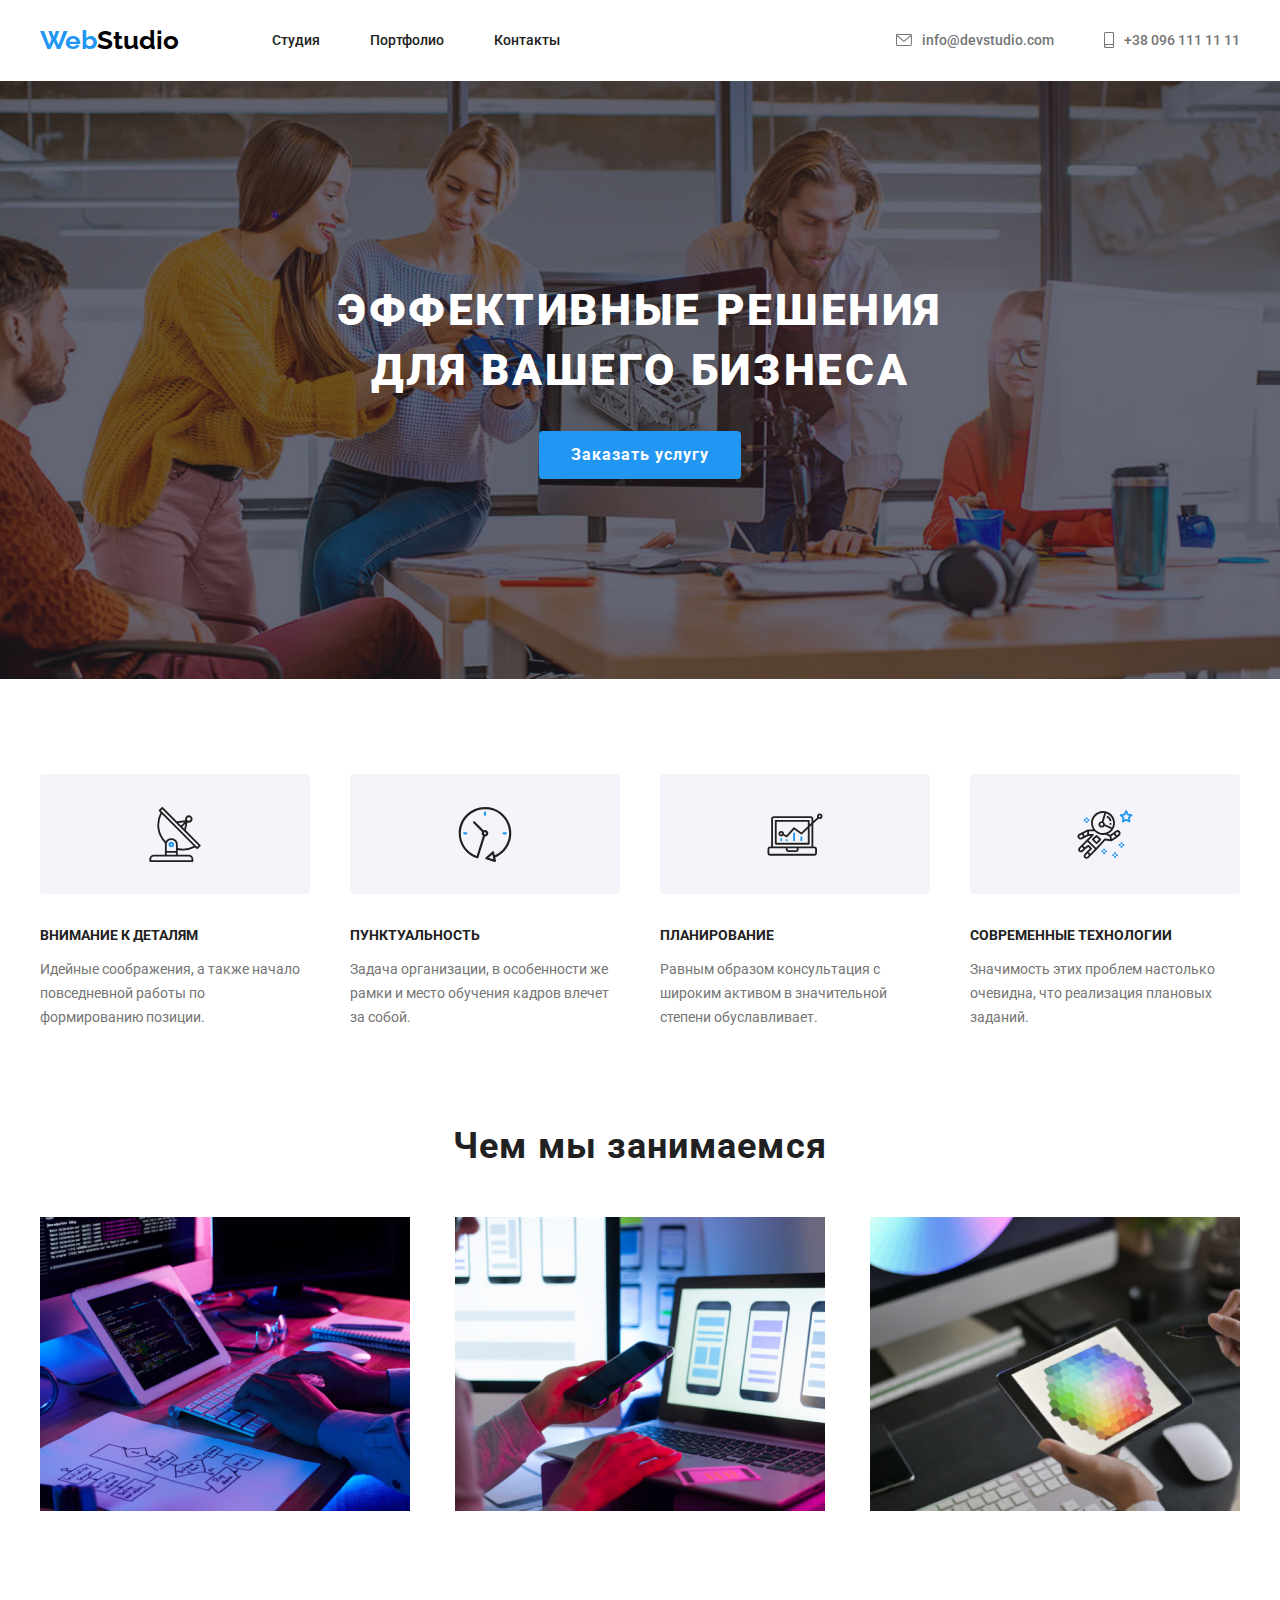
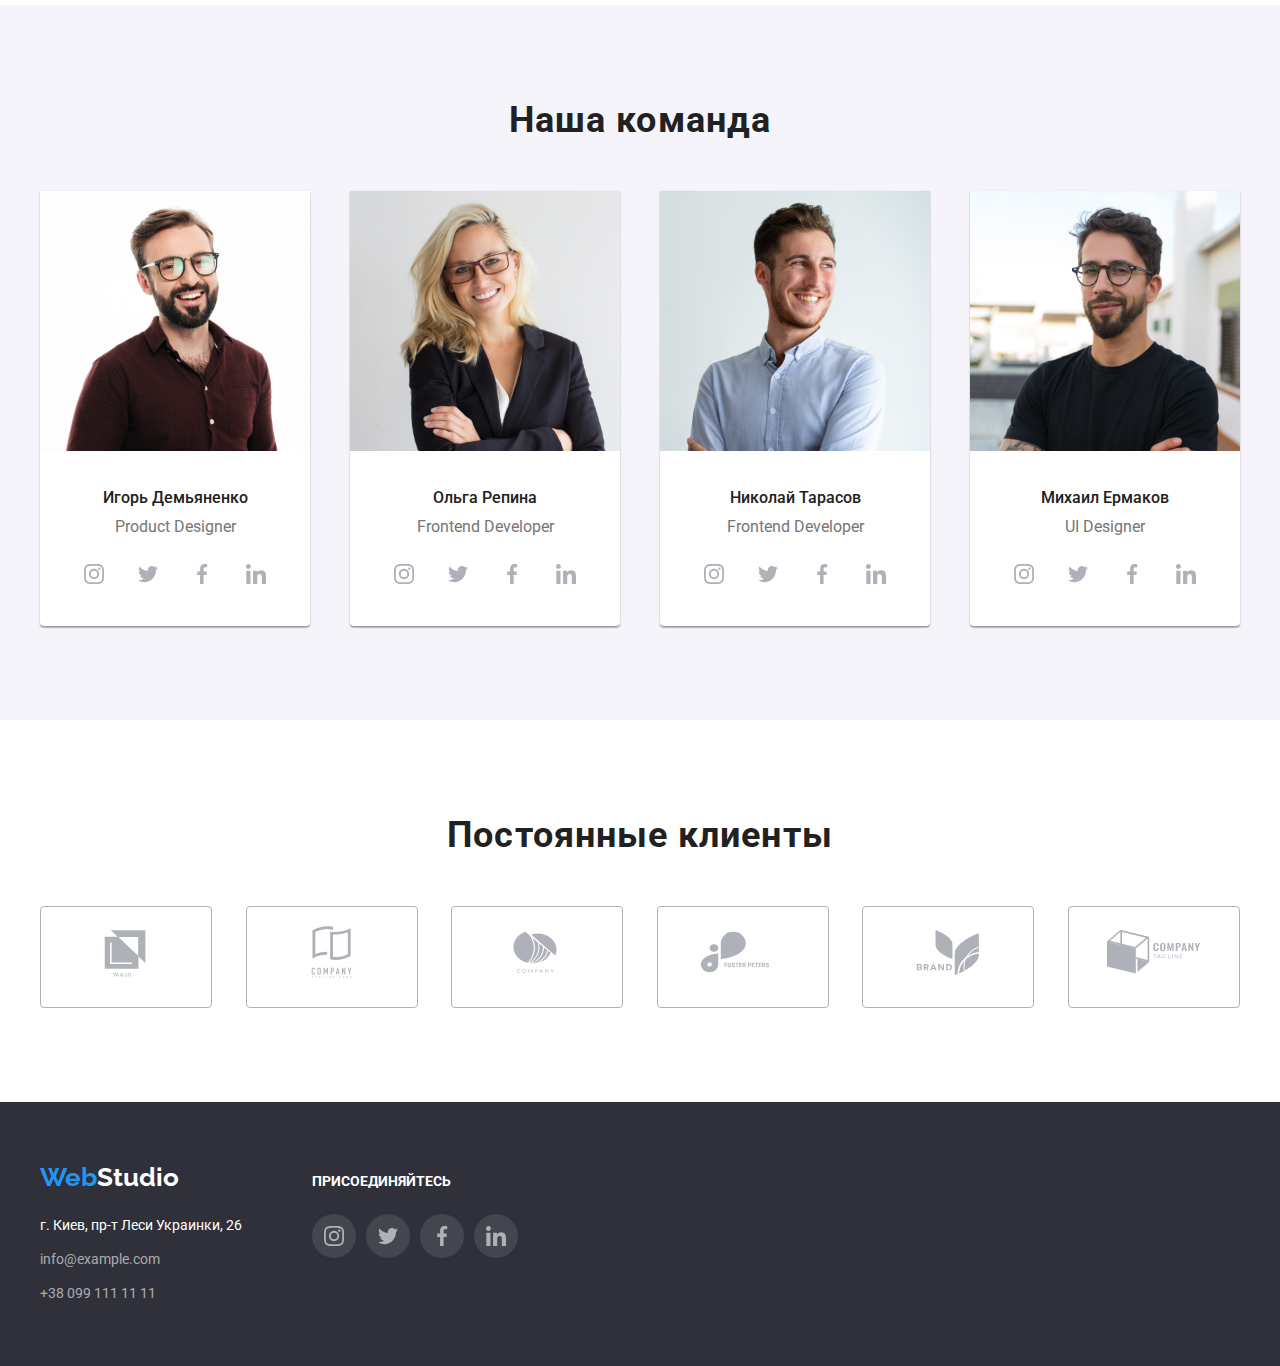
==== index.html @ d9a32435 "1" ====
<!DOCTYPE html>
<html lang="ru">
  <head>
    <meta charset="UTF-8" />
    <meta http-equiv="X-UA-Compatible" content="IE=edge" />
    <meta name="viewport" content="width=device-width, initial-scale=1.0" />
    <title>goit-markup-hw-04</title>
    <link rel="stylesheet" href="./css/reset.css">
    <link rel="stylesheet" href="./css/style.css">
    <link rel="preconnect" href="https://fonts.googleapis.com">
    <link rel="preconnect" href="https://fonts.gstatic.com" crossorigin>
    <link href="https://fonts.googleapis.com/css2?family=Raleway:wght@700&family=Roboto:wght@400;500;700;900&display=swap" 
    rel="stylesheet">
  </head>
  <body>
     

<!-- _______________________________HEADER_______________________________  -->


    <header class="header">
      <div class="container">
        <div class="header__box">
          <a class="header__logo logo" href="./index.html">Web<span>Studio</span></a>
          <nav class="header__menu">
            <ul class="header__menu-list">
              <li class="header__menu-item">
                <a class="header__menu-link" href="#" >Студия</a>
              </li>
              <li class="header__menu-item">
                <a  class="header__menu-link" href="./portfolio.html" >Портфолио</a>
              </li>
              <li class="header__menu-item">
                <a class="header__menu-link" href="#" >Контакты</a>
              </li>
            </ul>
          </nav>
  
          <ul class="header__contacts">
            <li class="header__contacts-item">
               <a class="header__contacts-link" href="mailto:info@example.com">
                 <svg class="header__contacts-img" width="16" height="12">
                    <use href="./img/svg/header.svg#icon-envelope"></use>
                 </svg>info@devstudio.com
              </a>
            </li>
            <li class="header__contacts-item">
               <a class="header__contacts-link" href="tel:+38091111111">
                 <svg class="header__contacts-img" width="10" height="16">
                   <use href="./img/svg/header.svg#icon-smartphone"></use>
                </svg>+38 096 111 11 11
              </a>
            </li>
          </ul>
        </div>
      </div>
    </header>

 <!-- ______________________________HERO______________________________ -->


    <main>
      <section class="hero">
        <h1 class="hero__title">Эффективные решения для вашего бизнеса</h1>
        <button class="hero__button" type="button">Заказать услугу</button>
      </section>


<!-- _______________________________BENEFITS_______________________________  -->


      <section class="benefits">
        <div class="container">
          <h2 class="visually-hidden">Особенности</h2>
          <ul class="benefits__list">
            <li class="benefits__item">
              <div class="benefits__content">
                <svg class="benefits__icon"><use href="./img/svg/benefits.svg#icon-antenna-1"></use></svg>
              </div>
              <h3 class="benefits__title">Внимание к деталям</h3>
              <p class="benefits__text">
                Идейные соображения, а также начало повседневной работы по
                формированию позиции.
              </p>
            </li>
            <li class="benefits__item">
              <div class="benefits__content">
                <svg class="benefits__icon"><use href="./img/svg/benefits.svg#icon-clock-1"></use></svg>
              </div>
              <h3 class="benefits__title">Пунктуальность</h3>
              <p class="benefits__text">
                Задача организации, в особенности же рамки и место обучения кадров влечет за собой.
              </p>
            </li>
            <li class="benefits__item">
              <div class="benefits__content">
                <svg class="benefits__icon"><use href="./img/svg/benefits.svg#icon-diagram-1"></use></svg>
              </div>
              <h3 class="benefits__title">Планирование</h3>
              <p class="benefits__text">
                Равным образом консультация с широким активом в значительной степени обуславливает.
              </p>
            </li>
            <li class="benefits__item">
              <div class="benefits__content">
                <svg class="benefits__icon"><use href="./img/svg/benefits.svg#icon-astronaut-1"></use></svg>
              </div>
              <h3 class="benefits__title">Современные технологии</h3>
              <p class="benefits__text">
                Значимость этих проблем настолько очевидна, что реализация плановых заданий.
              </p>
            </li>
          </ul>
        </div>
      </section>

<!-- ______________________________ACTIVITY______________________________-->


      <section class="activity">
        <div class="container">
         <h2 class="activity__title title">Чем мы занимаемся</h2>
         <ul class="activity__list">
            <li class="activity__item">
              <img  class="activity__img" src="img/activity/img.jpg" alt="изображение деятельно" width="370">
            </li>
            <li class="activity__item">
              <img  class="activity__img" src="img/activity/img1.jpg" alt="изображение адаптива " width="370">
            </li>
            <li class="activity__item">
              <img  class="activity__img" src="img/activity/img2.jpg" alt="изображение результата" width="370">
            </li>
         </ul>
        </div>
      </section>


<!-- _______________________________TEAM_______________________________  -->



      <section class="team">
       <div class="container">
          <h2 class="team__title title">Наша команда</h2>
          <ul class="team__list">
            <li class="team__item">
              <img class="team__img" src="img/team/foto1.jpg" alt="Product Designer" width="270" height="260">
              <div class="team__box">
                <h3 class="team__title-name">Игорь Демьяненко</h3>
                <p class="team__text">Product Designer</p>
                <ul class="social">
                  <li class="social__item">
                    <a class="social__link" href="#">
                      <svg class="social__img" width="20" height="20">
                        <use href="./img/svg/social.svg#icon-instagram"></use>
                      </svg>
                    </a>
                  </li>
                  <li class="social__item">
                    <a class="social__link" href="#">
                      <svg class="social__img" width="20" height="20">
                        <use href="./img/svg/social.svg#icon-twitter"></use>
                      </svg>
                    </a>
                  </li>
                  <li class="social__item">
                    <a class="social__link" href="#">
                      <svg class="social__img" width="20" height="20">
                        <use href="./img/svg/social.svg#icon-facebook"></use>
                      </svg>
                    </a>
                  </li>
                  <li class="social__item">
                    <a class="social__link" href="#">
                      <svg class="social__img" width="20" height="20">
                        <use href="./img/svg/social.svg#icon-linkedin"></use>
                      </svg>
                    </a>
                  </li>
                </ul>
              </div>
            </li>
            <li class="team__item">
              <img class="team__img" src="img/team/foto2.jpg" alt="Frontend Developer" width="270" height="260">
              <div class="team__box">
                <h3 class="team__title-name">Ольга Репина</h3>
                <p class="team__text">Frontend Developer</p>
                <ul class="social">
                  <li class="social__item">
                    <a class="social__link" href="#">
                      <svg class="social__img" width="20" height="20">
                        <use href="./img/svg/social.svg#icon-instagram"></use>
                      </svg>
                    </a>
                  </li>
                  <li class="social__item">
                    <a class="social__link" href="#">
                      <svg class="social__img" width="20" height="20">
                        <use href="./img/svg/social.svg#icon-twitter"></use>
                      </svg>
                    </a>
                  </li>
                  <li class="social__item">
                    <a class="social__link" href="#">
                      <svg class="social__img" width="20" height="20">
                        <use href="./img/svg/social.svg#icon-facebook"></use>
                      </svg>
                    </a>
                  </li>
                  <li class="social__item">
                    <a class="social__link" href="#">
                      <svg class="social__img" width="20" height="20">
                        <use href="./img/svg/social.svg#icon-linkedin"></use>
                      </svg>
                    </a>
                  </li>
                </ul>
              </div>
            </li>
            <li class="team__item">
              <img class="team__img" src="img/team/foto3.jpg" alt="Frontend Developer" width="270" height="260">
              <div class="team__box">
                <h3 class="team__title-name">Николай Тарасов</h3>
                <p class="team__text">Frontend Developer</p>
                <ul class="social">
                  <li class="social__item">
                    <a class="social__link" href="#">
                      <svg class="social__img" width="20" height="20">
                        <use href="./img/svg/social.svg#icon-instagram"></use>
                      </svg>
                    </a>
                  </li>
                  <li class="social__item">
                    <a class="social__link" href="#">
                      <svg class="social__img" width="20" height="20">
                        <use href="./img/svg/social.svg#icon-twitter"></use>
                      </svg>
                    </a>
                  </li>
                  <li class="social__item">
                    <a class="social__link" href="#">
                      <svg class="social__img" width="20" height="20">
                        <use href="./img/svg/social.svg#icon-facebook"></use>
                      </svg>
                    </a>
                  </li>
                  <li class="social__item">
                    <a class="social__link" href="#">
                      <svg class="social__img" width="20" height="20">
                        <use href="./img/svg/social.svg#icon-linkedin"></use>
                      </svg>
                    </a>
                  </li>
                </ul>
              </div>
            </li>
            <li class="team__item">
              <img class="team__img" src="img/team/foto4.jpg" alt="UI Designer" width="270" height="260">
              <div class="team__box">
                <h3 class="team__title-name">Михаил Ермаков</h3>
                <p class="team__text">UI Designer</p>
                <ul class="social">
                  <li class="social__item">
                    <a class="social__link" href="#">
                      <svg class="social__img" width="20" height="20">
                        <use href="./img/svg/social.svg#icon-instagram"></use>
                      </svg>
                    </a>
                  </li>
                  <li class="social__item">
                    <a class="social__link" href="#">
                      <svg class="social__img" width="20" height="20">
                        <use href="./img/svg/social.svg#icon-twitter"></use>
                      </svg>
                    </a>
                  </li>
                  <li class="social__item">
                    <a class="social__link" href="#">
                      <svg class="social__img" width="20" height="20">
                        <use href="./img/svg/social.svg#icon-facebook"></use>
                      </svg>
                    </a>
                  </li>
                  <li class="social__item">
                    <a class="social__link" href="#">
                      <svg class="social__img" width="20" height="20">
                        <use href="./img/svg/social.svg#icon-linkedin"></use>
                      </svg>
                    </a>
                  </li>
                </ul>
              </div>
            </li>
          </ul>
       </div>
      </section>


<!-- _______________________________CLIENTS_______________________________  -->
     

      <section class="clients">
        <div class="container">
          <h2 class="clients__title title">
            Постоянные клиенты
          </h2>
          <ul class="clients__list">
            <li class="clienst__item"><svg class="clients__svg"><use href="./img/svg/clients.svg#icon-logo"></use></svg></li>
            <li class="clienst__item"><svg class="clients__svg"><use href="./img/svg/clients.svg#icon-logo1"></use></svg></li>
            <li class="clienst__item"><svg class="clients__svg"><use href="./img/svg/clients.svg#icon-logo2"></use></svg></li>
            <li class="clienst__item"><svg class="clients__svg"><use href="./img/svg/clients.svg#icon-logo3"></use></svg></li>
            <li class="clienst__item"><svg class="clients__svg"><use href="./img/svg/clients.svg#icon-logo4"></use></svg></li>
            <li class="clienst__item"><svg class="clients__svg"><use href="./img/svg/clients.svg#icon-logo5"></use></svg></li>
          </ul>
        </div>
      </section>

    </main>


<!-- _______________________________FOOTER_______________________________  -->


    <footer class="footer">
      <div class="container">
        <div class="footer__box">
          <div class="footer__url">
               <a class="footer__logo logo" href="./index.html">Web<span>Studio</span></a>
               <address class="footer__address">
               <ul class="footer__list">
                <li class="footer__item">
                  <a class="footer__link  footer__link--adress" href="https://goo.gl/maps/qvYXPRKabaq7upge6" >г. Киев, пр-т Леси Украинки, 26</a>
                </li>
                <li class="footer__item">
                  <a class="footer__link" href="mailto:info@example.com" >info@example.com</a>
                </li>
                <li class="footer__item">
                  <a class="footer__link" href="tel:+380991111111" >+38 099 111 11 11</a>
                </li>
               </ul>
              </address>
          </div>
          <div class="footer__social">
            <p class="footer__text">присоединяйтесь</p>
            <ul class="social">
              <li class="social__item social__item--footer">
                <a class="social__link social__link--footer" href="#">
                  <svg class="social__img social__img--footer" width="20" height="20">
                    <use href="./img/svg/social.svg#icon-instagram"></use>
                  </svg>
                </a>
              </li>
              <li class="social__item social__item--footer">
                <a class="social__link social__link--footer" href="#">
                  <svg class="social__img social__img--footer" width="20" height="20">
                    <use href="./img/svg/social.svg#icon-twitter"></use>
                  </svg>
                </a>
              </li>
              <li class="social__item social__item--footer">
                <a class="social__link social__link--footer" href="#">
                  <svg class="social__img social__img--footer" width="20" height="20">
                    <use href="./img/svg/social.svg#icon-facebook"></use>
                  </svg>
                </a>
              </li>
              <li class="social__item social__item--footer ">
                <a class="social__link social__link--footer" href="#">
                  <svg class="social__img social__img--footer " width="20" height="20">
                    <use href="./img/svg/social.svg#icon-linkedin"></use>
                  </svg>
                </a>
              </li>
            </ul>
          </div>
        </div>
      </div>
    </footer>
  </body>
</html>
---- css/style.css ----
/* font-family: 'Raleway', sans-serif;
font-family: 'Roboto', sans-serif;
 */
    /* #000000 */
    /* #757575 */
    /* #FFFFFF */
    /* #2196F3 */
    /* #212121 */
    
 /* _____________________________ GLOBAL _______________________________ */


:root {
    --main-color: #757575;
    --second-color: #212121;
    --third-color: #2196F3;
    --white-color: #FFFFFF;
}

body {
    background-color: var(--white-color);
    color: var(--main-color);

    font-family: 'Roboto', sans-serif;
    font-size: 14px;
    line-height: 1.7;
}

.visually-hidden {
    position: absolute;
    width: 1px;
    height: 1px;
    margin: -1px;
    border: 0;
    padding: 0;
    white-space: nowrap;
    clip-path: inset(100%);
    clip: rect(0 0 0 0);
    overflow: hidden;
}

.container {
    max-width: 1200px;
    margin: 0 auto;
}

.title {
    color: var(--second-color);

    font-family: 'Roboto' sans-serif;
    font-weight: 700;
    font-size: 36px;
    line-height: 42px;
    text-align: center;
    letter-spacing: 0.03em;
}


/* _____________________________ HEADER___________________________________  */



.header {
    padding: 25px 0;
}

.header__box {
    display: flex;
    align-items: center;
}

.logo {
    font-family: 'Raleway', sans-serif;
    font-weight: 700;
    font-size: 26px;
    line-height: 31px;

    text-decoration: none;
    color: var(--third-color);
}

.header__logo {
    margin-right: 93px;
}


.header__logo > span {
    color: #000
}

.header__menu-list {
    display: flex;
}

.header__menu-item:not(:first-child) {
    margin-left: 50px;
}

.header__menu-link {
    color: var(--second-color);
    font-weight: 500;
    transition: color 0.8s;
}


.header__menu-link:hover,
.header__contacts-link:hover {
    color: var(--third-color);
}


.header__menu-link:focus,
.header__contacts-link:focus {
    color: var(--white-color);
    background-color: var(--third-color);
    outline-color: var(--third-color);
}
.header__contacts-link:hover .header__contacts-img {
    fill: var(--third-color);
}

.header__contacts {
    display: flex;
    margin-left: auto;
}

.header__contacts-item  + .header__contacts-item {
    margin-left: 50px;
}

.header__contacts-link {
    display: flex;
    align-items: center;
    color: var(--main-color);
    font-weight: 500;
    transition: color 0.8s;
}

.header__contacts-img {
    margin-right: 10px;
    fill: var(--main-color);
    transition: 0.8s;

}


 /* ____________________________________ HERO_________________________________ */


.hero {
    padding: 200px 0;
    text-align: center;
    background: linear-gradient(rgba(47, 48, 58, 0.4), rgba(47, 48, 58, 0.4)), url(../img/hero/hero-backround.jpg) center/cover no-repeat;
}

.hero__title {
  font-weight: 900;
  font-size: 44px;
  line-height: 1.36;
  letter-spacing: 0.06em;
  max-width: 650px;
  margin: 0 auto 30px;
  text-transform: uppercase;
  color: var(--white-color);
}

.hero__button {
    border: none;
  padding: 10px 32px;
  cursor: pointer;
  
  font-family: inherit;
  font-size: 16px;
  line-height: 1.8;
  font-weight: 700;
  
  color: var(--white-color);
  background-color: var(--third-color);
  letter-spacing: 0.06em;
  border-radius: 4px;
}


    /* ______________________________BENEFITS__________________________________ */


.benefits {
    padding: 95px 0;
}

.benefits__list {
    display: flex;
    justify-content: space-between;
}
.benefits__content {
    display: flex;
    justify-content: center;
    align-items: center;

    border-radius: 4px; 
    margin-bottom: 30px;
    max-width: 270px;
    height: 120px;
    background-color: #F5F4FA;
}


.benefits__item {
    max-width: 270px;
}

.benefits__icon {
    width: 70px;
    height: 55px;
}

.benefits__title {
    color: var(--second-color);
    font-family: 'Roboto';
    font-style: normal;
    font-weight: 700;

    font-size: inherit;
    text-transform: uppercase;
    margin-bottom: 10px;
}

.benefits__text {
    font-family: 'Roboto';
    font-style: normal;
    font-weight: 400;
    line-height: 1.7;
    
}


/* _____________________________ACTIVITY_______________________________  */



.activity {
    padding-bottom: 94px;
}

.activity__title {
    margin-bottom: 50px;
}

.activity__list {
    display: flex;
    justify-content: space-between;
}

.activity__item {
    display: flex;
}



/* _____________________________TEAM______________________________________  */



.team {
    padding: 94px 0;
    background-color: #F5F4FA;
}

.team__title {
    margin-bottom: 50px;
}

.team__list {
    display: flex;
    justify-content: space-between;
}

.team__item {
    background-color: var(--white-color);
    box-shadow: 0px 1px 3px rgba(0, 0, 0, 0.12), 0px 1px 1px rgba(0, 0, 0, 0.14), 0px 2px 1px rgba(0, 0, 0, 0.2);
    border-radius: 0px 0px 4px 4px;
}

.team__box {
    text-align: center;
    padding: 30px 32px;
}

.team__title-name {
    margin-bottom: 10px;
    font-family: 'Roboto';
    font-style: normal;
    font-weight: 500;
    font-size: 16px;
    line-height: 19px;
    color: #212121;
}

.team__text {
    font-family: 'Roboto';
    font-style: normal;
    font-weight: 400;
    font-size: 16px;
    line-height: 19px;
    margin-bottom: 16px;
}



/* ______________________________SOCIAL______________________________ */



.social {
    display: flex;
    justify-content: space-between;
    
}

.social__link {
    display: flex;
    justify-content: center;
    align-items: center;
    height: 44px;
    width: 44px;
    border-radius: 50%;
    transition: 0.8s;
}

.social__link:hover {
    background-color: var(--third-color);
}

.social__link:hover  .social__img {
    fill: var(--white-color);
}

.social__img {
    fill:#AFB1B8;
    transition: 0.8s;
}


/* ______________________________CLIENTS______________________________ */



.clients {
    padding: 94px 0 ;
}


.clients__title {
    margin-bottom: 50px;
}

.clients__list {
    display: flex;
    justify-content: space-between;

}

.clienst__item {
    padding: 16px 32px;
    border: 1px solid #AFB1B8;
    border-radius: 4px;
    transition: 0.4s;
    cursor: pointer;
}

.clients__svg {
    fill: #AFB1B8;
    transition: 0.4s;
    height: 60px;
    max-width: 106px;
}

.clienst__item:hover {
    border-color: var(--third-color);
}

.clienst__item:hover .clients__svg {
    fill: var(--third-color);
}



/* _____________________________________FOOTER________________________________ */



.footer {
    padding: 60px 0;
}


.footer, .hero {
  background-color: #2F303A;
}


.footer__logo {
    display: inline-block;
    margin-bottom: 20px;
}

.footer__logo > span {
    color: var(--white-color);
}


.footer__item:not(:first-child) {
    margin-top: 9px;
}

.footer__link {
    color: rgba(255, 255, 255, 0.6);
    line-height: 24px;
    font-style: normal;
    transition: 0.8s;
}

.footer__link--adress {
    color: var(--white-color);
}

.footer__link:hover {
    color: var(--third-color);
}

.footer__link:focus {
    color: var(--white-color);
    background-color: var(--third-color);
    outline-color:var(--third-color);
}


.footer__box {
    display: flex;
    align-items: baseline;
  
}

.footer__social {
    max-width: 206px;
    margin-left: 70px;
}

.footer__text {
    color: var(--white-color);
    font-weight: 700;
    text-transform: uppercase;
    margin-bottom: 20px;
    
}

.social__item--footer:not(:last-child) {
    margin-right: 10px;
}

.social__link--footer {
    background: rgba(255, 255, 255, 0.1);

}





  /* __________________________________PORTFOLIO__________________________________ */

.portfolio {
    padding: 100px 0;
    border-top: 1px solid #ECECEC;
}

.portfolio__filter {
    display: flex;
    justify-content: center;
    margin-bottom: 50px;
}

.portfolio__filter-item:not(:last-child) {
    margin-right: 8px;
}

.portfolio__filter-btn {
    background: #F5F4FA;
    border-radius: 4px;
    border: none;
    padding: 6px 22px;
    transition: 0.8s;
}

.portfolio__filter-btn:hover, .portfolio__filter-btn:focus {
    background: var(--third-color);
    box-shadow: 0px 3px 1px rgba(0, 0, 0, 0.1), 0px 1px 2px rgba(0, 0, 0, 0.08), 0px 2px 2px rgba(0, 0, 0, 0.12);
    color: var(--white-color);
}



/* ________________________________CARDS____________________________________*/



.portfolio__content {
    display: flex;
    justify-content: space-between;
    flex-wrap: wrap;
}

.portfolio__content-item {
    border: 1px solid #EEEEEE;
    margin-bottom: 30px;
    
}
.portfolio__content-item:hover {
    box-shadow: 0px 1px 1px rgba(0, 0, 0, 0.12), 0px 4px 4px rgba(0, 0, 0, 0.06), 1px 4px 6px rgba(0, 0, 0, 0.16);


}

.portfolio__content-img {
    margin-bottom: 20px;
}

.portfolio__content-descr {
    margin: 20px 24px;
}

.portfolio__content-title {
    font-family: 'Roboto', sans-serif;
    font-style: normal;
    font-weight: 700;
    font-size: 18px;
    line-height: 36px;
    padding-bottom: 4px;
    color: var(--second-color);
}

.portfolio__content-caption {
    font-family: 'Roboto', sans-serif;
    font-style: normal;
    font-weight: 400;
    font-size: 16px;
    line-height: 1.8;
    color: var(--main-color);
}
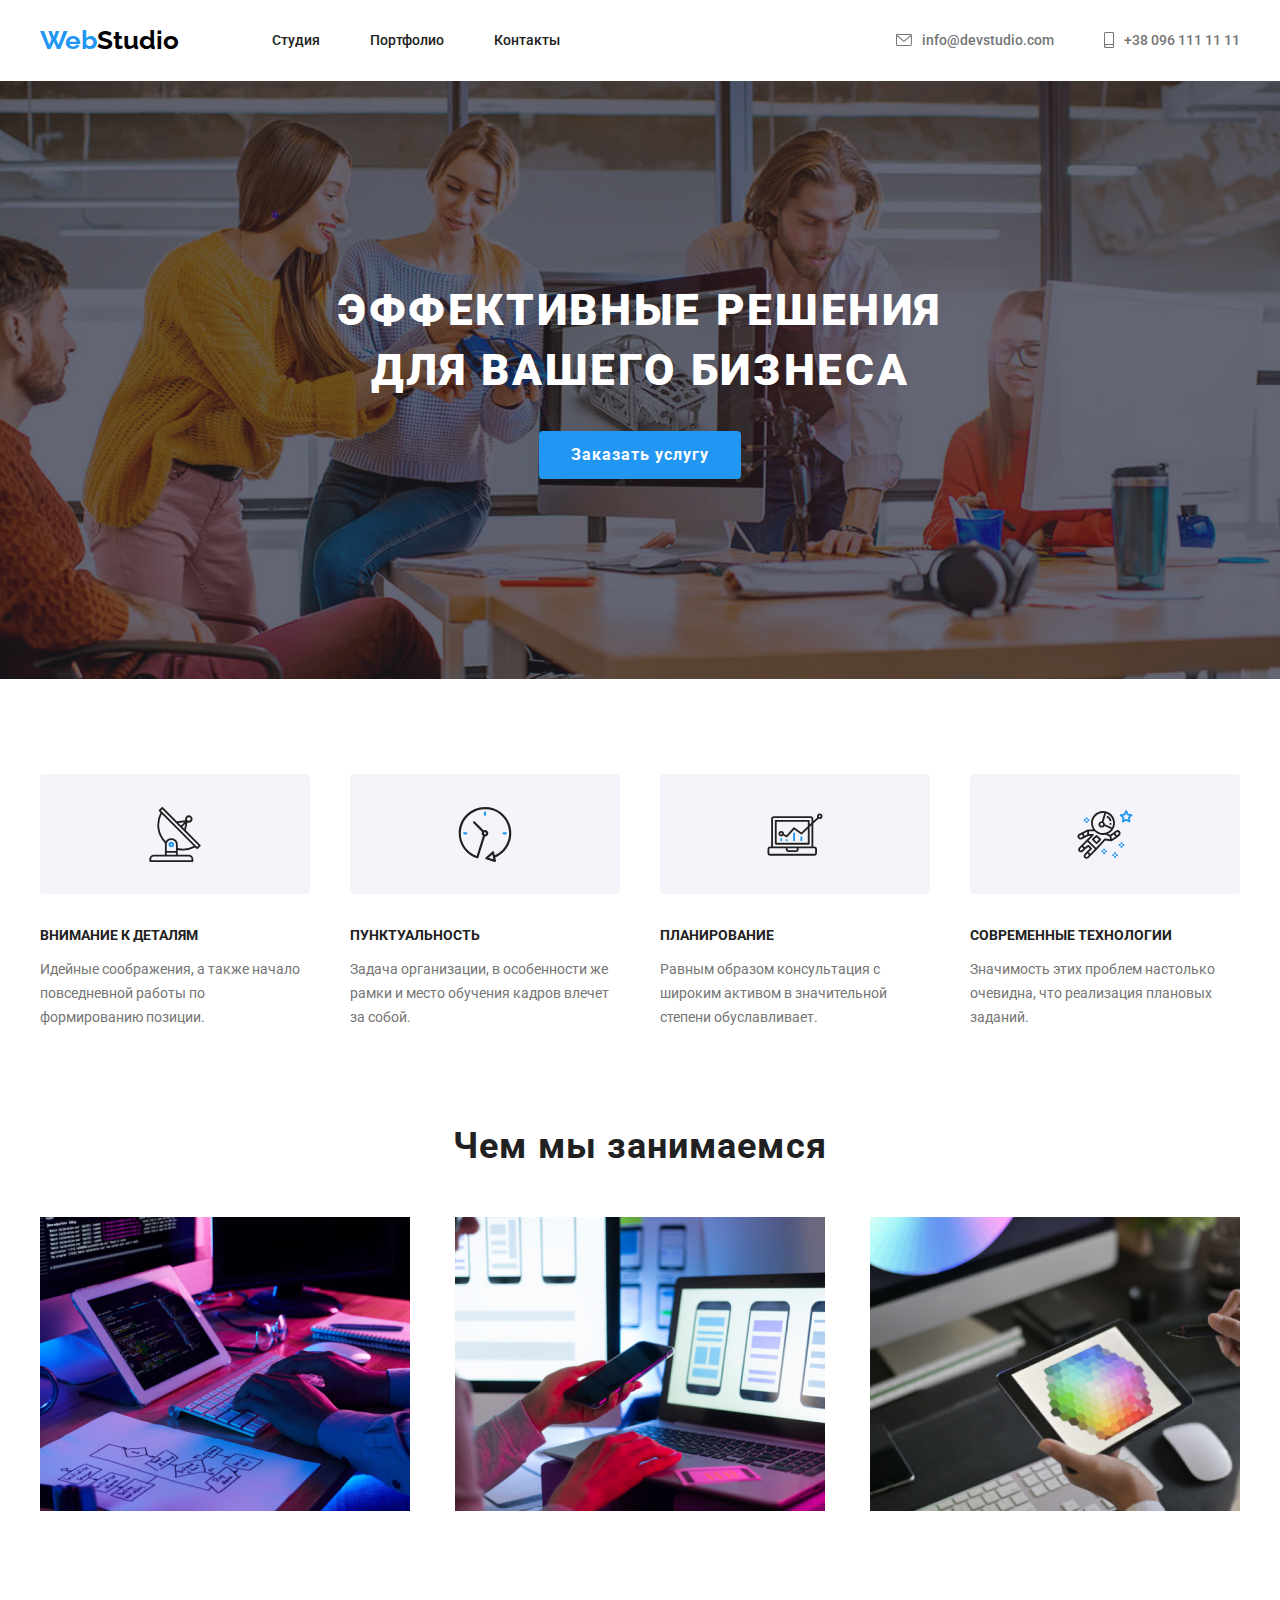
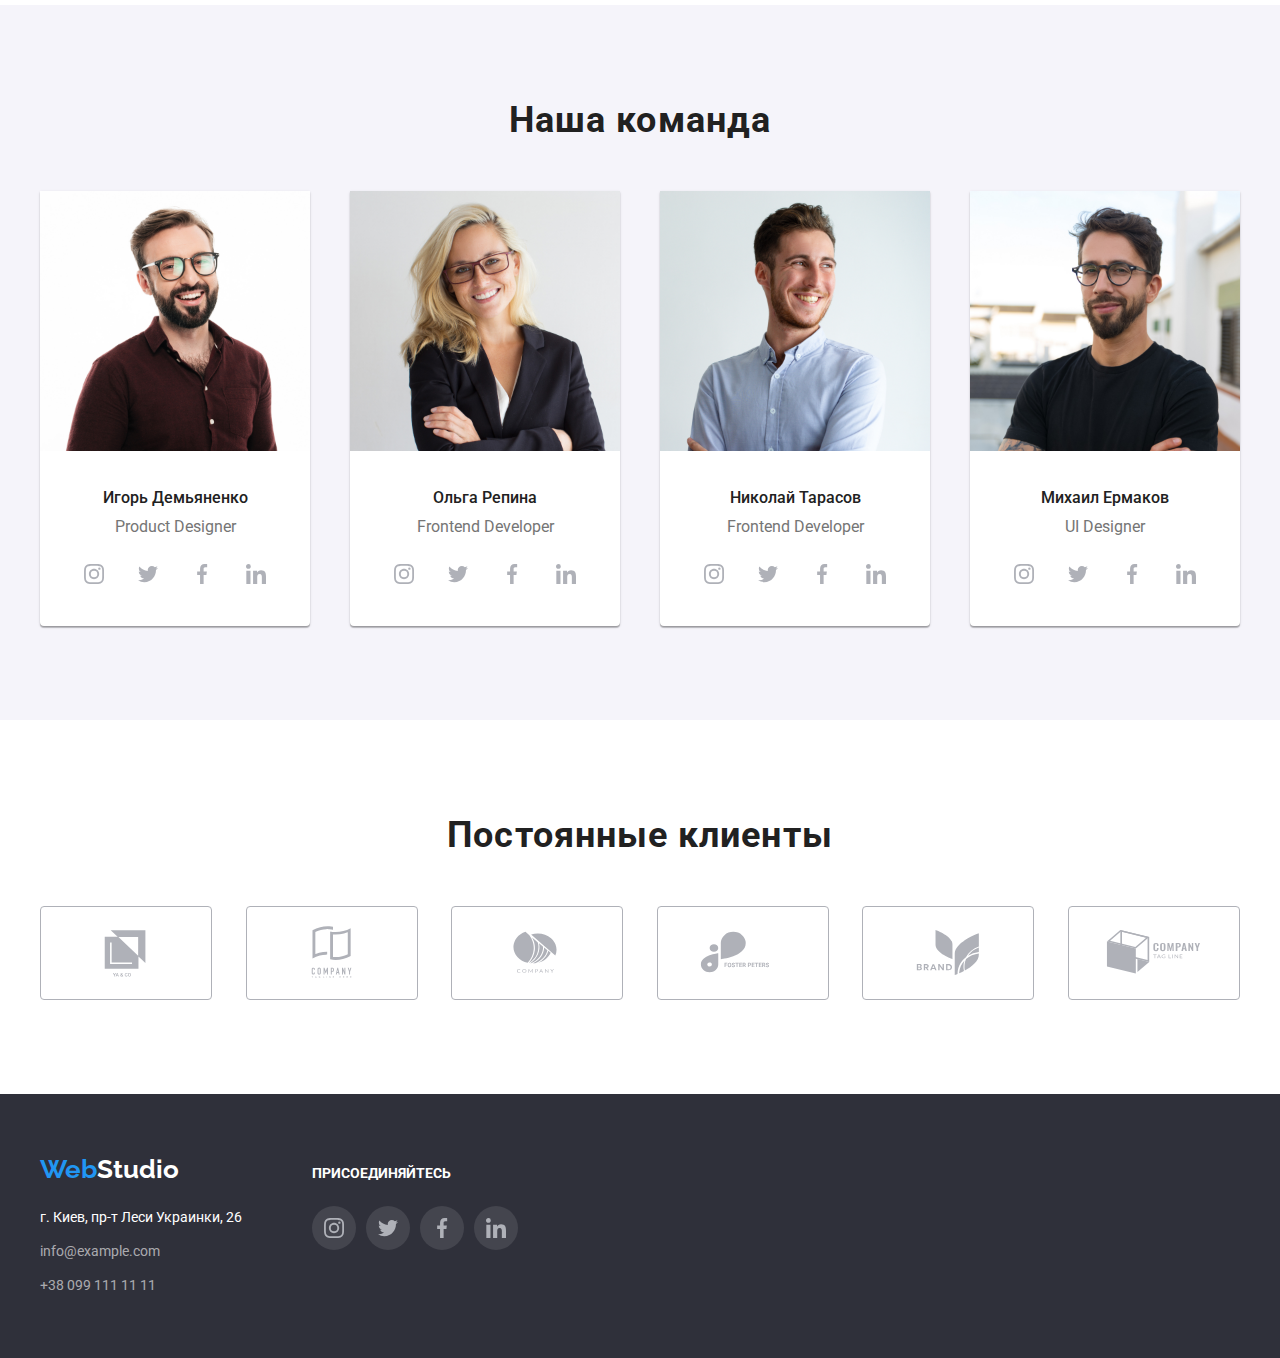
==== commit 2fe2e6dc: "исправил замечания" ====
--- a/index.html
+++ b/index.html
@@ -25,7 +25,7 @@
           <nav class="header__menu">
             <ul class="header__menu-list">
               <li class="header__menu-item">
-                <a class="header__menu-link" href="#" >Студия</a>
+                <a class="header__menu-link" href="./index.html" >Студия</a>
               </li>
               <li class="header__menu-item">
                 <a  class="header__menu-link" href="./portfolio.html" >Портфолио</a>
--- a/css/style.css
+++ b/css/style.css
@@ -113,9 +113,10 @@
 .header__menu-link:focus,
 .header__contacts-link:focus {
     color: var(--white-color);
-    background-color: var(--third-color);
+    color: var(--third-color);
     outline-color: var(--third-color);
 }
+
 .header__contacts-link:hover .header__contacts-img {
     fill: var(--third-color);
 }
@@ -141,7 +142,6 @@
     margin-right: 10px;
     fill: var(--main-color);
     transition: 0.8s;
-
 }
 
 
@@ -182,7 +182,7 @@
 }
 
 
-    /* ______________________________BENEFITS__________________________________ */
+  /* ______________________________BENEFITS__________________________________ */
 
 
 .benefits {
@@ -193,6 +193,7 @@
     display: flex;
     justify-content: space-between;
 }
+
 .benefits__content {
     display: flex;
     justify-content: center;
@@ -231,7 +232,6 @@
     font-style: normal;
     font-weight: 400;
     line-height: 1.7;
-    
 }
 
 
@@ -315,7 +315,6 @@
 .social {
     display: flex;
     justify-content: space-between;
-    
 }
 
 .social__link {
@@ -358,10 +357,12 @@
 .clients__list {
     display: flex;
     justify-content: space-between;
-
+    align-items: center;
 }
 
 .clienst__item {
+    display: flex;
+    align-items: center;
     padding: 16px 32px;
     border: 1px solid #AFB1B8;
     border-radius: 4px;
@@ -431,7 +432,7 @@
 
 .footer__link:focus {
     color: var(--white-color);
-    background-color: var(--third-color);
+    color: var(--third-color);
     outline-color:var(--third-color);
 }
 
@@ -439,7 +440,6 @@
 .footer__box {
     display: flex;
     align-items: baseline;
-  
 }
 
 .footer__social {
@@ -452,7 +452,6 @@
     font-weight: 700;
     text-transform: uppercase;
     margin-bottom: 20px;
-    
 }
 
 .social__item--footer:not(:last-child) {
@@ -461,7 +460,6 @@
 
 .social__link--footer {
     background: rgba(255, 255, 255, 0.1);
-
 }
 
 
@@ -518,16 +516,11 @@
 }
 .portfolio__content-item:hover {
     box-shadow: 0px 1px 1px rgba(0, 0, 0, 0.12), 0px 4px 4px rgba(0, 0, 0, 0.06), 1px 4px 6px rgba(0, 0, 0, 0.16);
-
-
-}
-
-.portfolio__content-img {
-    margin-bottom: 20px;
-}
+}
+
 
 .portfolio__content-descr {
-    margin: 20px 24px;
+    padding: 20px 24px;
 }
 
 .portfolio__content-title {
